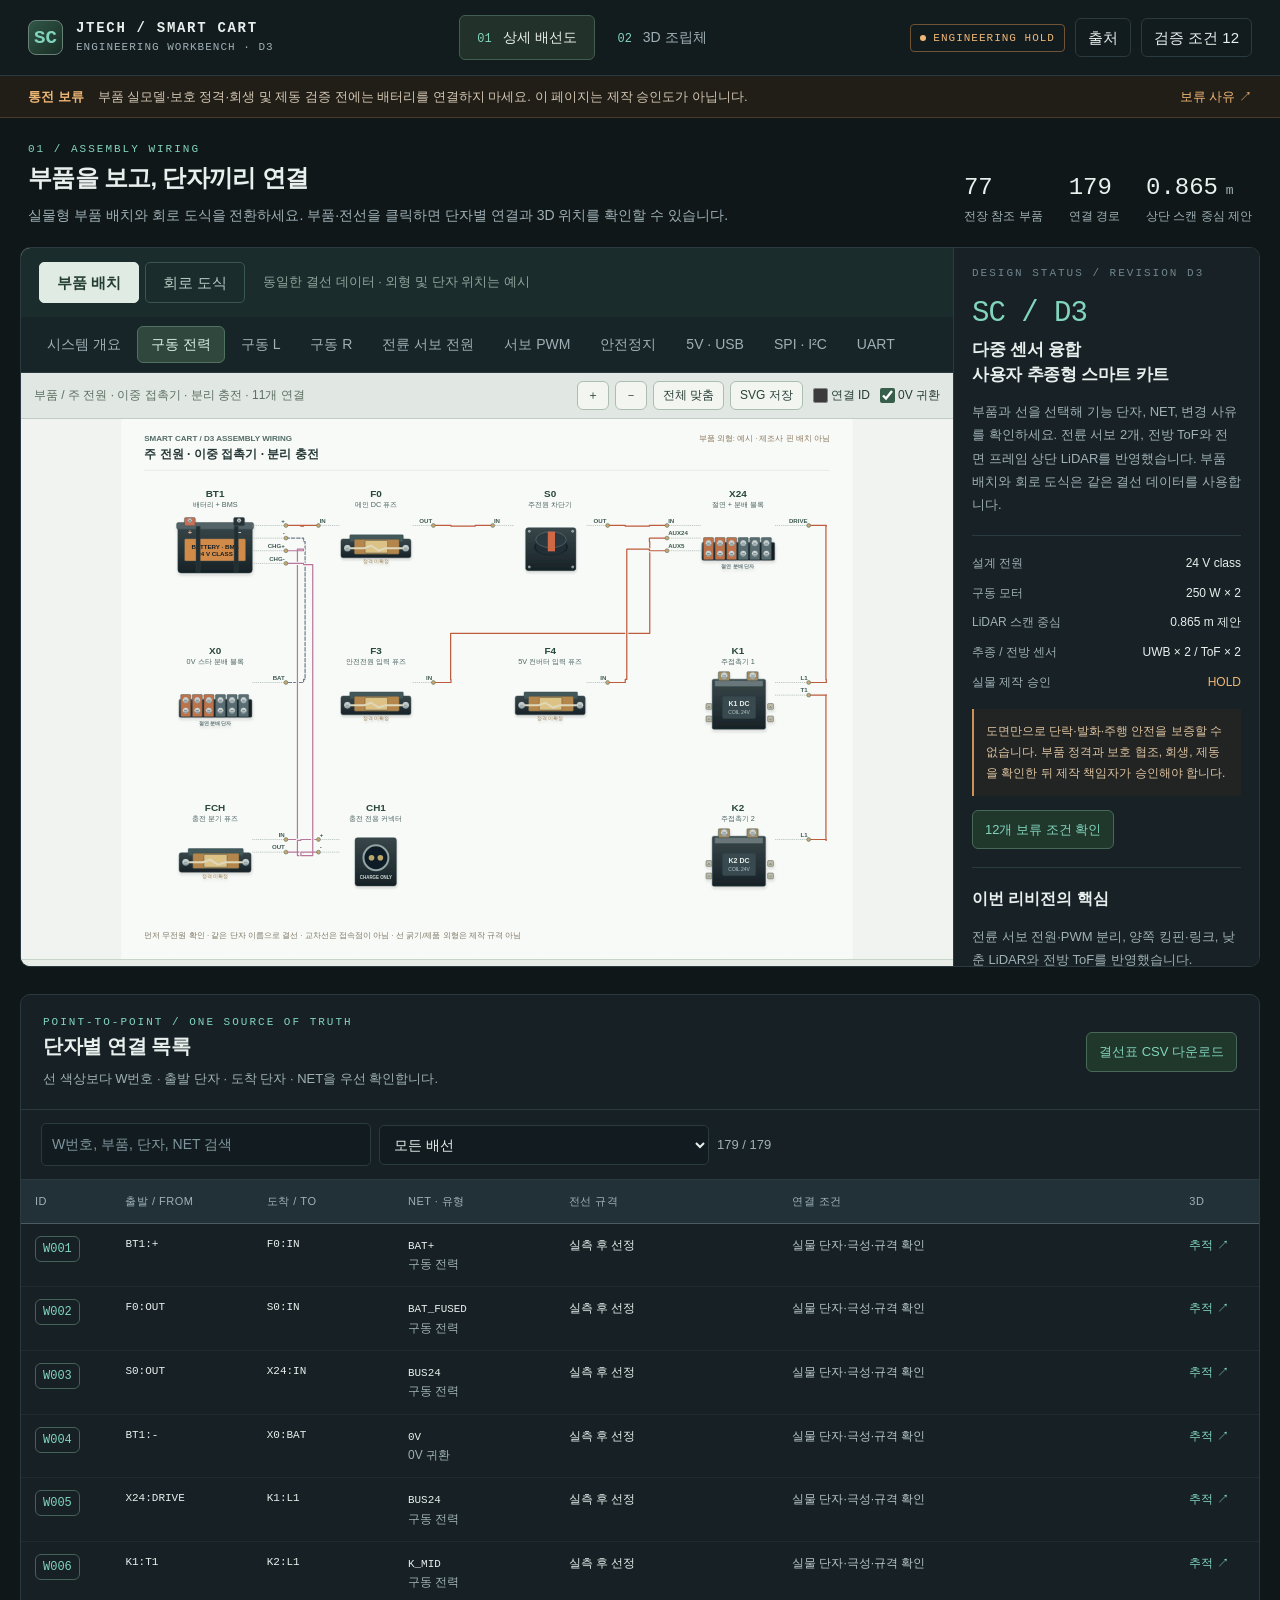
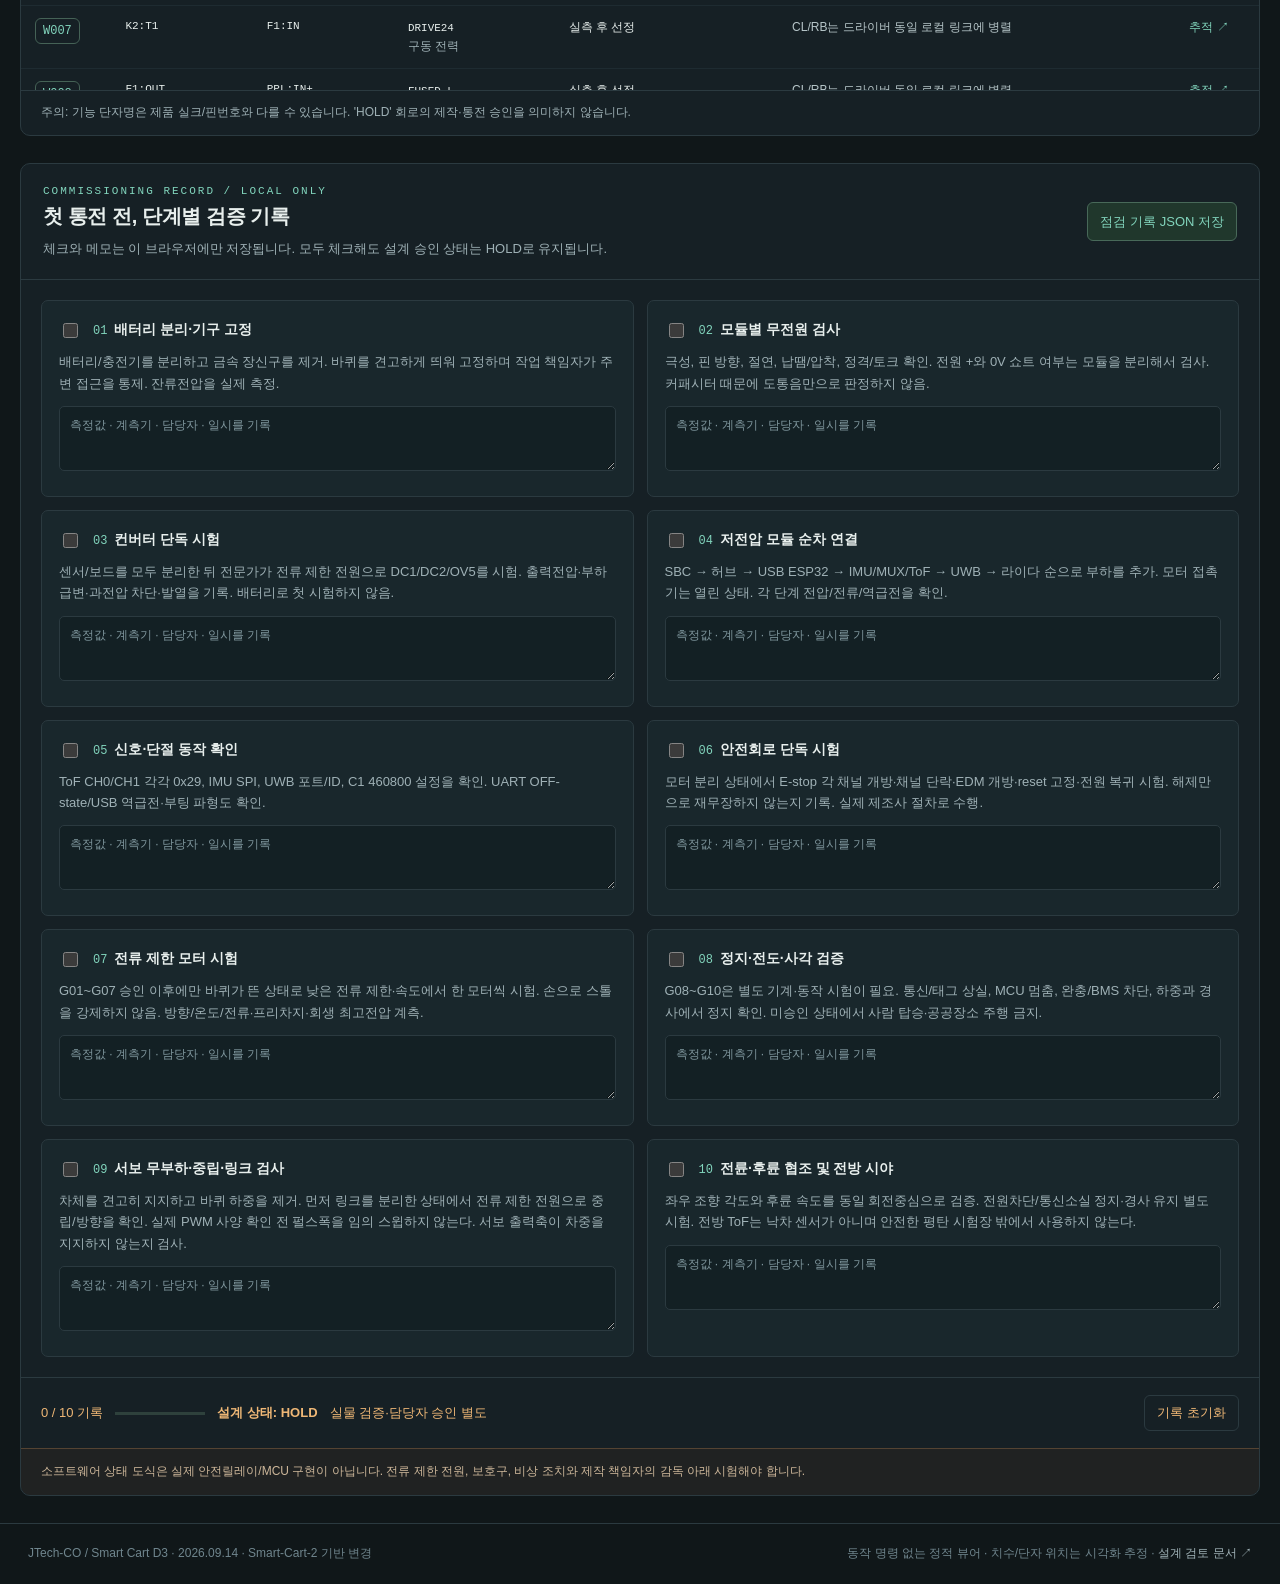
==== wiring.html @ 1b00b159 "Add files via upload" ====
<!doctype html><html lang="ko"><head><meta charset="utf-8"><meta name="viewport" content="width=device-width, initial-scale=1"><meta name="theme-color" content="#142025"><meta name="description" content="스마트 카트 D3: 전륜 서보·전방 ToF·프레임 상단 LiDAR의 부품형 결선도 및 회로 도식. 실측 제작 승인도 또는 안전 인증이 아닙니다."><title>상세 배선도 | Smart Cart D3</title><link rel="icon" href="./assets/favicon.svg" type="image/svg+xml"><link rel="stylesheet" href="./css/app.css"></head><body data-page="wiring">
<header class="topbar"><a class="brand" href="./index.html"><span class="brand-mark">SC</span><span class="brand-text">JTECH / SMART CART<small>ENGINEERING WORKBENCH · D3</small></span></a><nav class="main-nav" aria-label="페이지"><a href="./wiring.html" class="current" aria-current="page"><b>01</b> 상세 배선도</a><a href="./index.html" ><b>02</b> 3D 조립체</a></nav><div class="header-actions"><span class="status-tag"><i class="dot"></i> ENGINEERING HOLD</span><button class="sources-open">출처</button><button class="gates-open">검증 조건 12</button></div></header>
<div class="notice"><strong>통전 보류</strong><span>부품 실모델·보호 정격·회생 및 제동 검증 전에는 배터리를 연결하지 마세요. 이 페이지는 제작 승인도가 아닙니다.</span><a href="#" class="gates-open">보류 사유 ↗</a></div>
<section class="page-head"><div><div class="eyebrow">01 / ASSEMBLY WIRING</div><h1>부품을 보고, 단자끼리 연결</h1><p>실물형 부품 배치와 회로 도식을 전환하세요. 부품·전선을 클릭하면 단자별 연결과 3D 위치를 확인할 수 있습니다.</p></div><div class="head-stats"><div class="head-stat"><strong>77</strong><span>전장 참조 부품</span></div><div class="head-stat"><strong>179</strong><span>연결 경로</span></div><div class="head-stat"><strong>0.865<span style="font-size:13px"> m</span></strong><span>상단 스캔 중심 제안</span></div></div></section>
<main><section class="wiring-workspace"><div class="wiring-main"><div class="diagram-mode" role="group" aria-label="도면 표현"><button data-mode="physical" class="active">부품 배치</button><button data-mode="schematic">회로 도식</button><span>동일한 결선 데이터 · 외형 및 단자 위치는 예시</span></div><nav class="sheet-tabs" aria-label="회로 시트"><button data-sheet="overview" class="active">시스템 개요</button><button data-sheet="power">구동 전력</button><button data-sheet="driveL">구동 L</button><button data-sheet="driveR">구동 R</button><button data-sheet="steering">전륜 서보 전원</button><button data-sheet="pwm">서보 PWM</button><button data-sheet="safety">안전정지</button><button data-sheet="usb">5V · USB</button><button data-sheet="sensor">SPI · I²C</button><button data-sheet="signal">UART</button></nav><div class="sheet-tools"><span class="sheet-caption" id="sheet-caption">D3 · 부품 배치 / 실물 핀 순서 아님</span><button id="zoom-in" aria-label="배선도 확대">＋</button><button id="zoom-out" aria-label="배선도 축소">－</button><button id="zoom-fit">전체 맞춤</button><button id="svg-save">SVG 저장</button><label><input type="checkbox" id="wire-labels">연결 ID</label><label><input type="checkbox" id="returns-show" checked>0V 귀환</label></div><div class="drawing-wrap" id="drawing-wrap" tabindex="0" aria-label="배선도. 휠과 핀치로 확대, 드래그로 이동. 부품과 선을 선택할 수 있습니다."></div><div class="diagram-bottom"><span class="legend-item"><i class="legend-line" style="--c:#be5b3d"></i>구동 전력</span><span class="legend-item"><i class="legend-line" style="--c:#7c7130"></i>안전정지</span><span class="legend-item"><i class="legend-line" style="--c:#36866d"></i>저전압</span><span class="legend-item"><i class="legend-line" style="--c:#647fc5"></i>신호</span><span class="legend-item"><i class="legend-line" style="--c:#8c75b5"></i>USB</span><span class="legend-item"><i class="legend-line" style="--c:#6f7d8a"></i>0V</span><span class="right">교차점은 접속 아님 · 포트 접점만 연결</span></div></div><aside class="inspector" id="inspector" aria-live="polite"></aside></section>
<section class="connection-section" id="connections"><header class="section-head"><div><div class="eyebrow">POINT-TO-POINT / ONE SOURCE OF TRUTH</div><h2>단자별 연결 목록</h2><p>선 색상보다 W번호 · 출발 단자 · 도착 단자 · NET을 우선 확인합니다.</p></div><a href="./data/point-to-point.csv" class="button" download>결선표 CSV 다운로드</a></header><div class="section-controls"><input class="input" id="wire-search" type="search" placeholder="W번호, 부품, 단자, NET 검색" aria-label="연결 검색"><select class="input" id="wire-filter" aria-label="연결 유형"><option value="all">모든 배선</option value="power">구동 전력</option><option value="steerpower">12V 조향 전력</option><option value="return">0V 귀환</option><option value="motor">모터 출력</option><option value="safety">안전정지</option><option value="logic">저전압 전원</option><option value="signal">신호</option><option value="usb">USB</option><option value="charge">충전</option></select><span class="small muted" id="wire-count">179 / 179</span></div><div class="table-scroll"><table class="connection-table"><thead><tr><th>ID</th><th>출발 / FROM</th><th>도착 / TO</th><th>NET · 유형</th><th>전선 규격</th><th>연결 조건</th><th>3D</th></tr></thead><tbody id="wire-table"></tbody></table></div><div class="table-summary">주의: 기능 단자명은 제품 실크/핀번호와 다를 수 있습니다. 'HOLD' 회로의 제작·통전 승인을 의미하지 않습니다.</div></section>
<section class="commission-section" id="commission"><header class="section-head"><div><div class="eyebrow">COMMISSIONING RECORD / LOCAL ONLY</div><h2>첫 통전 전, 단계별 검증 기록</h2><p>체크와 메모는 이 브라우저에만 저장됩니다. 모두 체크해도 설계 승인 상태는 HOLD로 유지됩니다.</p></div><button class="button" id="export-checks">점검 기록 JSON 저장</button></header><div class="check-grid" id="checks"></div><div class="check-foot"><span id="check-progress">0 / 10 기록</span><span class="progress"><i id="check-progress-bar" style="width:0%"></i></span><strong>설계 상태: HOLD</strong><span>실물 검증·담당자 승인 별도</span><button id="reset-checks">기록 초기화</button></div><div class="banner-inline">소프트웨어 상태 도식은 실제 안전릴레이/MCU 구현이 아닙니다. 전류 제한 전원, 보호구, 비상 조치와 제작 책임자의 감독 아래 시험해야 합니다.</div></section></main>

<footer class="footer"><span>JTech-CO / Smart Cart D3 · 2026.09.14 · Smart-Cart-2 기반 변경</span><span>동작 명령 없는 정적 뷰어 · 치수/단자 위치는 시각화 추정 · <a href="./docs/SAFETY-REVIEW-KR.md">설계 검토 문서 ↗</a></span></footer><div id="toast" class="toast hidden" role="status"></div><div id="modal-root"></div>
<script src="./js/design-data.js" defer></script><script src="./js/common.js" defer></script><script src="./js/schematic.js" defer></script><script src="./js/pictorial.js" defer></script><script src="./js/wiring-app.js" defer></script></body></html>
---- css/app.css ----
:root{color-scheme:dark;--bg:#101719;--panel:#172024;--panel2:#1b272c;--border:#2b3a40;--text:#e8efed;--muted:#9fb1b6;--soft:#70868e;--accent:#82d5bd;--amber:#efb776;--red:#f09086;--blue:#a4bce9;--radius:10px;--mono:ui-monospace,SFMono-Regular,Consolas,monospace}
*{box-sizing:border-box}html{scroll-behavior:smooth}body{margin:0;font:15px/1.65 -apple-system,BlinkMacSystemFont,"Segoe UI","Noto Sans KR","Malgun Gothic",sans-serif;background:var(--bg);color:var(--text)}button,input,select,textarea{font:inherit}button,a,select,input{ -webkit-tap-highlight-color:transparent}button,a{touch-action:manipulation}button{cursor:pointer;color:inherit;background:transparent;border:1px solid var(--border);border-radius:6px;padding:8px 12px;line-height:1.4;transition:background .15s,border-color .15s}button:hover,a.button:hover{background:#26383e;border-color:#52666e}button:focus-visible,a:focus-visible,input:focus-visible,select:focus-visible{outline:2px solid var(--accent);outline-offset:3px}button:disabled{opacity:.4;cursor:not-allowed}button.active,button[aria-pressed=true]{background:#234239;border-color:#5b9c88;color:#c6f4e4}a{color:var(--accent);text-decoration:none}a:hover{text-decoration:underline}h1,h2,h3,p{margin:0}h1{font-size:24px;font-weight:650;letter-spacing:-.7px}h2{font-size:20px;font-weight:600;letter-spacing:-.4px}h3{font-size:16px;font-weight:600}small{font-size:13px}code,.mono{font-family:var(--mono);font-size:.91em}.muted{color:var(--muted)}.eyebrow{font:11px/1.4 var(--mono);letter-spacing:2px;color:var(--accent);text-transform:uppercase}.small{font-size:13px}.topbar{height:76px;display:flex;align-items:center;justify-content:space-between;padding:0 28px;border-bottom:1px solid var(--border);gap:20px;background:#121b1e}.brand{display:flex;align-items:center;gap:13px;color:var(--text);flex-shrink:0}.brand:hover{text-decoration:none}.brand-mark{width:35px;height:35px;border:1px solid #698277;border-radius:8px;display:grid;place-items:center;color:var(--accent);font:700 19px var(--mono);background:linear-gradient(135deg,#305747,#1a2d26)}.brand-text{font:600 14px/1.4 var(--mono);letter-spacing:1.7px}.brand small{display:block;font:11px/1.5 var(--mono);letter-spacing:1px;color:var(--muted)}.main-nav{display:flex;gap:5px;align-items:center}.main-nav a{padding:10px 17px;border-radius:6px;font-size:14px;color:var(--muted);border:1px solid transparent;white-space:nowrap}.main-nav a.current{color:var(--text);background:#223129;border-color:#425e50}.main-nav b{font:12px var(--mono);color:var(--accent);margin-right:7px}.header-actions{display:flex;align-items:center;gap:10px}.status-tag{display:inline-flex;align-items:center;gap:7px;font:11px var(--mono);letter-spacing:1px;color:var(--amber);border:1px solid #6e5335;border-radius:4px;padding:7px 9px;white-space:nowrap}.dot{width:6px;height:6px;background:currentColor;border-radius:50%;display:inline-block}.notice{padding:10px 28px;display:flex;gap:14px;align-items:center;border-bottom:1px solid #473b2c;background:#211e18;color:#d3c6b2;font-size:13px}.notice strong{color:var(--amber);white-space:nowrap;font-weight:600}.notice a{margin-left:auto;color:var(--amber);white-space:nowrap}.page-head{padding:24px 28px 19px;display:flex;align-items:flex-end;gap:20px;justify-content:space-between}.page-head p{font-size:14px;margin-top:7px;color:var(--muted)}.head-stats{display:flex;gap:26px}.head-stat strong{font:500 24px var(--mono);display:block;color:var(--text);line-height:1.2}.head-stat span{font-size:12px;color:var(--muted)}.workspace{display:grid;grid-template-columns:223px minmax(0,1fr) 295px;gap:0;margin:0 20px;border:1px solid var(--border);border-radius:var(--radius);overflow:hidden;min-height:645px;height:calc(100vh - 257px);max-height:940px;background:var(--panel)}.sidebar{overflow:auto;padding:17px 13px;border-right:1px solid var(--border)}.side-title{display:flex;align-items:center;justify-content:space-between;padding:0 4px 13px}.side-title span{font:11px var(--mono);color:var(--muted)}.input{width:100%;background:#121c20;color:var(--text);border:1px solid var(--border);border-radius:5px;padding:9px 10px;min-height:40px;font-size:14px}.input::placeholder{color:#7f969d}.search-wrap{padding-bottom:13px}.side-group{margin-top:9px}.group-title{font-size:12px;color:var(--soft);padding:9px 7px 4px;font-weight:500;letter-spacing:.5px}.component-btn{display:flex;align-items:center;gap:9px;width:100%;text-align:left;padding:8px 7px;border:1px solid transparent;font-size:13px;line-height:1.3;margin:2px 0}.component-btn .ref{font:11px var(--mono);color:var(--accent);min-width:41px}.component-btn.active{background:#263b36;border-color:#365549}.component-btn span:last-child{overflow:hidden;text-overflow:ellipsis;white-space:nowrap}.view-studio{display:flex;min-width:0;flex-direction:column;position:relative;background:#35414a}.view-toolbar{display:flex;gap:5px;align-items:center;flex-wrap:wrap;padding:10px 12px;border-bottom:1px solid #435159;background:#202d32;z-index:4}.view-toolbar button{font-size:12px;padding:7px 10px;border-color:#45545a}.view-toolbar .spacer{flex:1}.canvas-wrap{position:relative;flex:1;min-height:380px;overflow:hidden;background:#35404a}.canvas-wrap canvas{display:block;width:100%;height:100%;position:absolute;inset:0;touch-action:none}.stage-label{position:absolute;left:19px;top:18px;pointer-events:none;z-index:2;color:#d3e3e8}.stage-label .eyebrow{font-size:10px;color:#bfdbd1}.stage-label h3{font-size:14px;margin-top:3px;font-weight:500}.stage-label small{font-size:11px;color:#b1c1c7;display:block;margin-top:4px}.stage-corner{position:absolute;right:18px;top:18px;font:11px var(--mono);color:#d3e4df;border-top:1px solid #738b87;padding-top:6px}.stage-bottom{position:absolute;bottom:15px;left:18px;right:18px;display:flex;justify-content:space-between;gap:10px;align-items:flex-end;z-index:2;pointer-events:none}.stage-bottom span{font-size:11px;color:#c4d2d6;background:#223039af;border:1px solid #5a6b7440;padding:6px 9px;border-radius:4px;backdrop-filter:blur(5px)}.labels{position:absolute;inset:0;pointer-events:none;z-index:3}.model-label{position:absolute;transform:translate(-50%,-100%);white-space:nowrap;font:11px/1.4 var(--mono);padding:5px 7px;background:#14252ddc;border:1px solid #68878578;border-radius:4px;color:#d6eee6;pointer-events:auto;box-shadow:0 4px 10px #0002}.model-label:after{content:"";position:absolute;width:1px;height:9px;background:#84bda4;left:50%;top:100%}.viewport-foot{display:flex;gap:14px;align-items:center;flex-wrap:wrap;padding:10px 14px;font-size:12px;background:#202d32;border-top:1px solid #435159}.toggle{display:inline-flex;gap:6px;align-items:center;cursor:pointer;white-space:nowrap;color:var(--muted)}input[type=checkbox]{accent-color:var(--accent);width:15px;height:15px;vertical-align:middle}.inspector{padding:18px 18px 22px;border-left:1px solid var(--border);overflow:auto;background:#172126}.inspector .eyebrow{color:var(--soft);margin-bottom:16px}.inspector .inspector-ref{font:500 29px var(--mono);letter-spacing:-1px;color:var(--accent);margin-bottom:7px}.inspector h2{font-size:17px;line-height:1.5;letter-spacing:-.3px}.inspector p{font-size:13px;line-height:1.8;color:var(--muted);margin-top:12px;overflow-wrap:anywhere}.inspector .subtitle{color:var(--text);font-size:13px;margin-top:7px}.divider{height:1px;background:var(--border);margin:18px 0}.info-pair{display:flex;align-items:baseline;gap:10px;justify-content:space-between;font-size:12px;margin:10px 0}.info-pair span{color:var(--muted)}.info-pair strong{font-weight:500;text-align:right}.warning-box{padding:12px;border-left:2px solid #cb9356;background:#31292066;color:#dec3a0;font-size:12px;line-height:1.75;margin-top:16px}.port-list{margin:12px 0}.port-row{padding:7px 0;border-bottom:1px solid #2c3d4266;display:flex;justify-content:space-between;gap:8px;align-items:flex-start;font:11px/1.5 var(--mono);overflow-wrap:anywhere}.port-row span:first-child{max-width:60%;color:#d2dedf}.port-row span:last-child{color:var(--accent);text-align:right}.related{display:flex;gap:4px;flex-wrap:wrap;margin-top:10px}.chip{font:11px var(--mono);padding:6px 7px;display:inline-flex;border:1px solid #3b4c54;border-radius:4px;color:var(--muted)}.button{display:inline-block;border:1px solid #486959;border-radius:6px;padding:9px 12px;text-align:center;font-size:13px;color:var(--accent);background:#20372c;line-height:1.5}.button:hover{text-decoration:none}.inspector .button{display:block;margin-top:14px}.under-grid{display:grid;grid-template-columns:1.1fr 1fr 1fr;gap:14px;margin:18px 20px 26px}.under-card{padding:17px 20px;border:1px solid var(--border);border-radius:8px;background:#152024}.under-card .num{font:11px var(--mono);color:var(--accent);margin-bottom:8px}.under-card h3{font-size:14px;margin-bottom:7px}.under-card p{font-size:13px;color:var(--muted)}.under-card a{font-size:13px;display:inline-block;margin-top:8px}.footer{display:flex;justify-content:space-between;gap:20px;flex-wrap:wrap;border-top:1px solid var(--border);padding:20px 28px;font-size:12px;color:var(--soft)}.footer a{color:var(--muted)}.error-view{padding:45px 28px;position:absolute;inset:0;z-index:10;background:#1c2b32}.error-view h2{margin:20px 0}.error-view p{max-width:580px;color:var(--muted);margin:12px 0}.error-view img{width:100%;max-width:640px;border-radius:8px}.hidden,[hidden]{display:none!important}.loading{position:absolute;inset:0;z-index:7;display:grid;place-content:center;background:#25333be8;color:var(--accent);text-align:center}.loading small{display:block;margin-top:9px;color:var(--muted)}.toast{position:fixed;bottom:25px;left:50%;transform:translateX(-50%);padding:11px 18px;border:1px solid #5f8274;border-radius:6px;z-index:1000;background:#253b32;box-shadow:0 10px 35px #0008;font-size:14px;max-width:90vw}.modal-backdrop{position:fixed;inset:0;background:#0009;z-index:200;display:grid;place-items:center;padding:22px;backdrop-filter:blur(5px)}.modal{max-width:850px;max-height:86vh;width:100%;overflow:auto;background:#182429;border:1px solid #42555d;border-radius:10px;padding:25px}.modal-head{display:flex;justify-content:space-between;align-items:center;gap:20px;position:sticky;top:-25px;background:#182429;padding:12px 0;z-index:3}.modal-head button{font-size:20px;padding:3px 11px}.modal>p{margin:8px 0 20px;font-size:14px;color:var(--muted)}.gate{border:1px solid #584833;border-radius:7px;padding:16px;margin:12px 0;background:#322b2140}.gate .gate-id{font:11px var(--mono);color:var(--amber)}.gate h3{margin:6px 0 8px}.gate p{font-size:13px;line-height:1.75;color:#bcb9ad}.gate .required{border-top:1px solid #4e4537;margin-top:10px;padding-top:10px;color:#e0c5a1}.source{padding:14px 0;border-bottom:1px solid var(--border);font-size:13px;overflow-wrap:anywhere}.source code{color:var(--muted);margin-right:9px}.source a{color:var(--text)}.source small{display:block;margin-top:5px;color:var(--muted)}
/* Wiring workbench */
.wiring-workspace{display:grid;grid-template-columns:minmax(0,1fr) 306px;margin:0 20px;border:1px solid var(--border);border-radius:10px;overflow:hidden;height:720px}.wiring-main{min-width:0;display:flex;flex-direction:column;background:#eff2ed}.sheet-tabs{display:flex;gap:2px;padding:9px 12px;background:#172428;overflow-x:auto;flex-shrink:0;border-bottom:1px solid var(--border)}.sheet-tabs button{font-size:13px;white-space:nowrap;border-color:transparent;padding:8px 13px;color:var(--muted)}.sheet-tabs button.active{background:#30473d;color:#d8f0e5;border-color:#507261}.sheet-tools{display:flex;align-items:center;gap:6px;padding:8px 13px;background:#e1e7e2;border-bottom:1px solid #c0cdc4;color:#283f36;flex-wrap:wrap}.sheet-tools button{padding:5px 9px;font-size:12px;border-color:#acbeb2;color:#294038;background:#f3f5f1}.sheet-tools button:hover{background:#ccdbcf}.sheet-tools .sheet-caption{margin-right:auto;color:#5c7063;font-size:12px}.sheet-tools input{accent-color:#375e4b}.sheet-tools label{font-size:12px}.drawing-wrap{flex:1;min-height:340px;position:relative;overflow:hidden;touch-action:none;background:#f0f3ef;cursor:grab}.drawing-wrap.dragging{cursor:grabbing}.drawing-wrap svg{display:block;width:100%;height:100%;user-select:none}.drawing-wrap .wire{cursor:pointer}.drawing-wrap .wire-hit{stroke:transparent;stroke-width:20;fill:none;pointer-events:stroke}.drawing-wrap .wire-line{fill:none;stroke-width:3.2;stroke-linejoin:round;stroke-linecap:round;pointer-events:none}.drawing-wrap .wire.selected .wire-line{stroke-width:7;filter:drop-shadow(0 0 4px #52a184)}.drawing-wrap .node{cursor:pointer}.drawing-wrap .node:hover .node-body{stroke:#639580;stroke-width:3}.drawing-wrap .node.selected .node-body{stroke:#298263;stroke-width:4}.diagram-bottom{display:flex;gap:15px;align-items:center;flex-wrap:wrap;padding:9px 14px;color:#4e6457;border-top:1px solid #c7d4ca;font-size:11px;background:#e8eee7}.legend-item{display:flex;align-items:center;gap:5px;white-space:nowrap}.legend-line{width:19px;height:3px;border-radius:2px;background:var(--c)}.diagram-bottom .right{margin-left:auto}.connection-section,.commission-section{margin:27px 20px;border:1px solid var(--border);border-radius:10px;overflow:hidden;background:#162025}.section-head{display:flex;align-items:center;justify-content:space-between;padding:20px 22px;border-bottom:1px solid var(--border);gap:15px}.section-head p{font-size:13px;color:var(--muted);margin-top:5px}.section-controls{display:flex;gap:8px;align-items:center;padding:13px 20px;border-bottom:1px solid var(--border);flex-wrap:wrap}.section-controls .input{max-width:330px}.section-controls select{max-width:155px}.table-scroll{overflow:auto;max-height:510px}.connection-table{border-collapse:collapse;width:100%;text-align:left;font-size:12px;min-width:1000px}.connection-table th{position:sticky;top:0;background:#223138;z-index:1;color:var(--muted);font-size:11px;font-weight:500;letter-spacing:.5px;padding:12px 14px;border-bottom:1px solid #4a5b63}.connection-table td{padding:12px 14px;border-bottom:1px solid #2d3f455c;vertical-align:top;line-height:1.6}.connection-table tr:hover td{background:#233630}.connection-table td:nth-child(2),.connection-table td:nth-child(3){font-family:var(--mono);font-size:11px;white-space:nowrap}.connection-table .note{max-width:320px;min-width:170px;color:#b7c6c9}.connection-table button{font:12px var(--mono);padding:5px 7px;color:var(--accent);border-color:#456256}.table-summary{font-size:12px;color:var(--muted);padding:12px 20px;border-top:1px solid var(--border)}.check-grid{display:grid;grid-template-columns:1fr 1fr;gap:13px;padding:20px}.check-card{padding:17px;border:1px solid var(--border);border-radius:7px;background:#19272c}.check-card label{display:flex;gap:12px;align-items:flex-start;font-size:14px;font-weight:600}.check-card label input{margin-top:5px;flex-shrink:0}.check-card .step{font:12px var(--mono);color:var(--accent);margin-right:7px}.check-card p{font-size:13px;color:var(--muted);margin:10px 0 12px}.check-card textarea{resize:vertical;min-height:65px;background:#132024;font-size:12px}.check-foot{padding:17px 20px;border-top:1px solid var(--border);display:flex;gap:12px;align-items:center;flex-wrap:wrap;font-size:13px;color:var(--amber)}.check-foot button{margin-left:auto}.progress{height:3px;background:#2e413c;flex:0 0 90px}.progress>i{display:block;height:100%;background:var(--accent)}.banner-inline{padding:13px 20px;color:#cdb79a;background:#31271e66;border-top:1px solid #544332;font-size:12px}.state-grid{display:flex;gap:8px;flex-wrap:wrap;margin-top:14px}.state-grid button{font-size:12px}.state-description{min-height:70px;border-left:2px solid var(--accent);padding-left:12px}.subtle-link{font-size:12px;color:var(--muted)}.no-result{padding:20px;color:var(--muted);font-size:13px}.mobile-tools{display:none}.error-small{padding:10px;color:#f4bcb6}
@media(min-width:1750px){.workspace{grid-template-columns:240px minmax(0,1fr) 324px}.inspector{padding:22px}.wiring-workspace{height:790px;grid-template-columns:minmax(0,1fr) 326px}.page-head{padding-top:28px}.canvas-wrap{min-height:520px}}
@media(max-width:1190px){.workspace{grid-template-columns:180px minmax(0,1fr) 250px;margin:0 12px}.sidebar{padding:15px 8px}.inspector{padding:16px 13px}.page-head{padding:20px}.page-head p{max-width:620px}.topbar{padding:0 20px}.header-actions .status-tag{display:none}.head-stats{gap:17px}.head-stat strong{font-size:21px}.wiring-workspace{margin:0 12px;grid-template-columns:minmax(0,1fr) 260px;height:665px}.under-grid{margin:15px 12px 24px;gap:10px}.under-card{padding:15px}.model-label{font-size:10px}.notice{padding:10px 20px}.view-toolbar{gap:3px;padding:8px}.view-toolbar button{padding:6px 8px}}
@media(max-width:950px){.workspace{grid-template-columns:180px minmax(0,1fr);height:665px;max-height:none;min-height:0}.inspector{border-left:0;border-top:1px solid var(--border)}.workspace>.inspector{grid-column:1/-1;max-height:310px;display:none}.workspace.show-inspector{height:auto}.workspace.show-inspector>.inspector{display:block}.workspace.show-inspector .view-studio{min-height:620px}.wiring-workspace{grid-template-columns:1fr;height:auto}.wiring-workspace .wiring-main{height:650px}.wiring-workspace>.inspector{max-height:380px}.head-stats{display:none}.mobile-tools{display:inline-block}.main-nav a{padding:8px 12px}.header-actions button{font-size:12px}.header-actions .sources-open{display:none}.under-grid{grid-template-columns:1fr 1fr}.under-grid .under-card:last-child{grid-column:1/-1}.brand-text{font-size:12px}.brand small{font-size:10px}.check-grid{padding:15px}.notice{font-size:12px}.notice strong{display:none}.notice a{font-size:11px}}
@media(max-width:640px){body{font-size:14px}.topbar{height:106px;display:grid;grid-template-columns:1fr auto;gap:0;padding:10px 14px 0;align-items:center}.brand{gap:9px}.brand-mark{width:29px;height:29px;font-size:16px}.brand-text{font-size:12px;letter-spacing:1px}.brand small{font-size:9px}.main-nav{grid-column:1/-1;grid-row:2;justify-content:center;gap:6px;align-self:end}.main-nav a{padding:9px 15px;font-size:13px;border-radius:5px 5px 0 0}.header-actions{grid-column:2;grid-row:1}.header-actions button{font-size:11px;padding:6px 9px}.notice{padding:9px 14px;font-size:11px;gap:6px;align-items:flex-start}.notice a{font-size:10px;align-self:center}.page-head{padding:18px 15px 15px;display:block}.page-head .eyebrow{font-size:10px}h1{font-size:23px}.page-head p{font-size:12px;line-height:1.7;margin-top:6px}.workspace{display:flex;flex-direction:column;margin:0 10px;height:auto;min-height:0;max-height:none}.workspace>.sidebar{max-height:185px;border-right:0;border-bottom:1px solid var(--border);padding:10px;order:2;display:none}.workspace.show-parts>.sidebar{display:block}.side-title{display:none}.search-wrap{padding:0 0 6px}.side-group{display:contents}.group-title{display:none}.component-btn{display:inline-flex;width:auto;max-width:48%;margin:2px;font-size:11px;padding:7px 6px;background:#203036}.component-btn .ref{min-width:27px;font-size:10px}.view-studio{order:1;min-height:530px}.view-toolbar{gap:4px;padding:9px 8px}.view-toolbar button{font-size:11px;padding:6px 8px}.view-toolbar .spacer{display:none}.canvas-wrap{min-height:400px}.viewport-foot{gap:12px;font-size:11px;padding:9px 10px}.viewport-foot .toggle{gap:3px}.viewport-foot input{width:13px;height:13px}.stage-label{top:13px;left:12px}.stage-label h3{font-size:12px}.stage-label small{font-size:10px;max-width:220px}.stage-corner{right:12px;top:14px;font-size:9px}.stage-bottom{left:10px;right:10px;bottom:10px}.stage-bottom span{font-size:9px;padding:5px 6px}.stage-bottom span:first-child{max-width:210px}.model-label{font-size:9px;padding:4px 5px}.workspace>.inspector,.workspace.show-inspector>.inspector{display:block;order:3;max-height:450px;padding:18px}.workspace.show-inspector .view-studio{min-height:530px}.inspector .eyebrow{margin-bottom:12px}.under-grid{grid-template-columns:1fr;margin:15px 10px 20px;gap:9px}.under-grid .under-card:last-child{grid-column:auto}.under-card{padding:16px}.under-card p{font-size:12px}.under-card h3{font-size:14px}.wiring-workspace{margin:0 10px}.wiring-workspace .wiring-main{height:550px}.sheet-tabs{padding:8px;gap:1px}.sheet-tabs button{font-size:12px;padding:7px 10px}.sheet-tools{padding:7px 9px;gap:4px}.sheet-tools .sheet-caption{flex-basis:100%;font-size:11px}.sheet-tools button{font-size:11px;padding:5px 8px}.sheet-tools label{font-size:10px}.diagram-bottom{gap:9px;font-size:10px;padding:8px 10px}.diagram-bottom .right{display:none}.connection-section,.commission-section{margin:19px 10px}.section-head{padding:16px;display:block}.section-head h2{font-size:18px}.section-head p{font-size:12px}.section-head .button{margin-top:10px;font-size:12px}.section-controls{padding:11px;gap:6px}.section-controls .input{max-width:none}.section-controls select{max-width:145px}.check-grid{grid-template-columns:1fr;padding:11px;gap:10px}.check-card{padding:14px}.check-card label{font-size:13px}.check-card p{font-size:12px}.check-foot{padding:14px;font-size:12px}.check-foot button{margin-left:0}.banner-inline{font-size:11px;padding:12px}.footer{padding:18px;font-size:11px;gap:12px}.modal-backdrop{padding:10px}.modal{padding:16px;max-height:92vh}.modal-head{top:-16px}.modal-head h2{font-size:18px}.gate{padding:13px}.modal>p{font-size:12px}.gate p{font-size:12px}.gate h3{font-size:14px}.port-row{font-size:11px}.info-pair{font-size:12px}}
@media(prefers-reduced-motion:reduce){html{scroll-behavior:auto}*{transition:none!important}}
@media print{.topbar,.notice,.sidebar,.inspector,.view-toolbar,.viewport-foot,.sheet-tabs,.sheet-tools,.footer,.section-controls,.check-foot,.header-actions,.under-grid{display:none!important}body{background:white;color:black}.page-head{padding:10px}.page-head p{color:#333}.wiring-workspace{border:none;height:auto;margin:0;display:block}.wiring-main{height:640px!important}.drawing-wrap svg{width:100%;height:100%}.connection-section,.commission-section{break-before:page;background:white;margin:0;border:0}.table-scroll{max-height:none;overflow:visible}.connection-table{font-size:8px;min-width:0}.connection-table th{position:static;background:#eee;color:#222}.connection-table td{color:black;padding:6px}.table-summary,.banner-inline{color:#333}.check-grid{display:block}.check-card{break-inside:avoid;background:white;color:black;margin:12px 0}.check-card p{color:#333}.check-card textarea{background:white;color:black}.workspace{height:620px;display:block}.canvas-wrap{height:570px}.view-studio{height:620px}}
/* Grid/flex min-content must not crop the fitted schematic or bottom legend. */
.wiring-main{min-height:0}.drawing-wrap{min-height:0}.drawing-wrap svg{position:absolute;inset:0}

@media(max-width:640px){.workspace>.inspector,.workspace.show-inspector>.inspector,.wiring-workspace>.inspector{max-height:none}.stage-label h3,.stage-label small{display:none}}
/* D3 physical diagram and additional steering sheets. */
.diagram-mode{display:flex;align-items:center;gap:6px;padding:14px 18px;border-bottom:1px solid var(--line);background:#1b2c2c}.diagram-mode button{padding:9px 17px;font-size:15px;border:1px solid #3b5751;border-radius:5px;background:transparent;color:#b8cac3;cursor:pointer}.diagram-mode button.active{background:#dfebe3;color:#253e34;border-color:#dfebe3;font-weight:650}.diagram-mode span{font-size:13px;color:#8fa59b;margin-left:12px}.pictorial-node:hover .selection-outline{stroke:#90a598;fill:#d9e9dd;fill-opacity:.10}.pictorial-node.selected .selection-outline{stroke:#b78e46;fill:#edcd8f;fill-opacity:.1}.drawing-wrap .pictorial-node:hover .part-shape{filter:url(#p-shadow)}.sheet-tabs{flex-wrap:wrap}.sheet-tools{flex-wrap:wrap}.sheet-caption{min-width:220px}.drawing-wrap{height: min(78vh,860px);min-height:540px}.wire.selected .wire-line{stroke-width:6!important}.sheet-tabs button{font-size:14px}
@media(max-width:760px){.diagram-mode{flex-wrap:wrap}.diagram-mode span{display:none}.drawing-wrap{height:65vh;min-height:440px}.sheet-tools .sheet-caption{flex-basis:100%;min-width:0}.sheet-tabs{flex-wrap:nowrap;overflow:auto}.sheet-tabs button{white-space:nowrap}.head-stats{gap:16px}.head-stat strong{font-size:27px}}
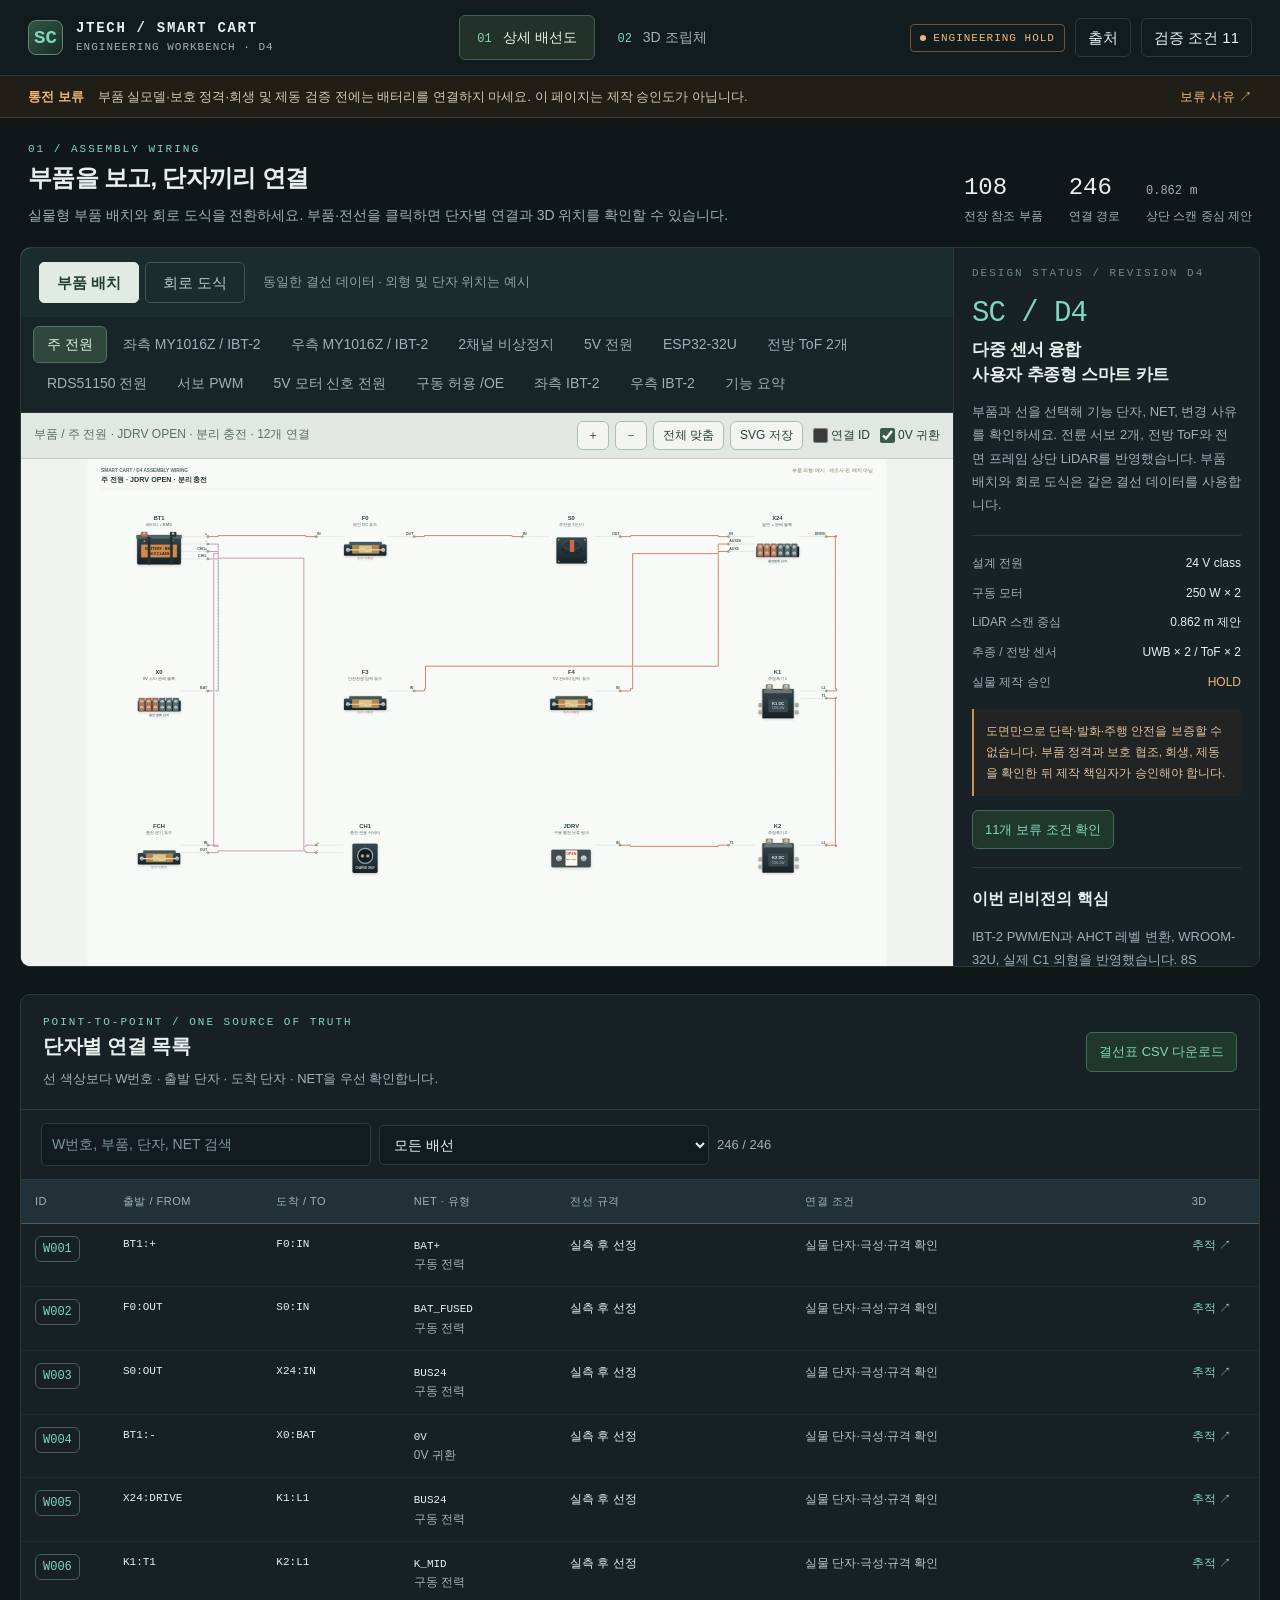
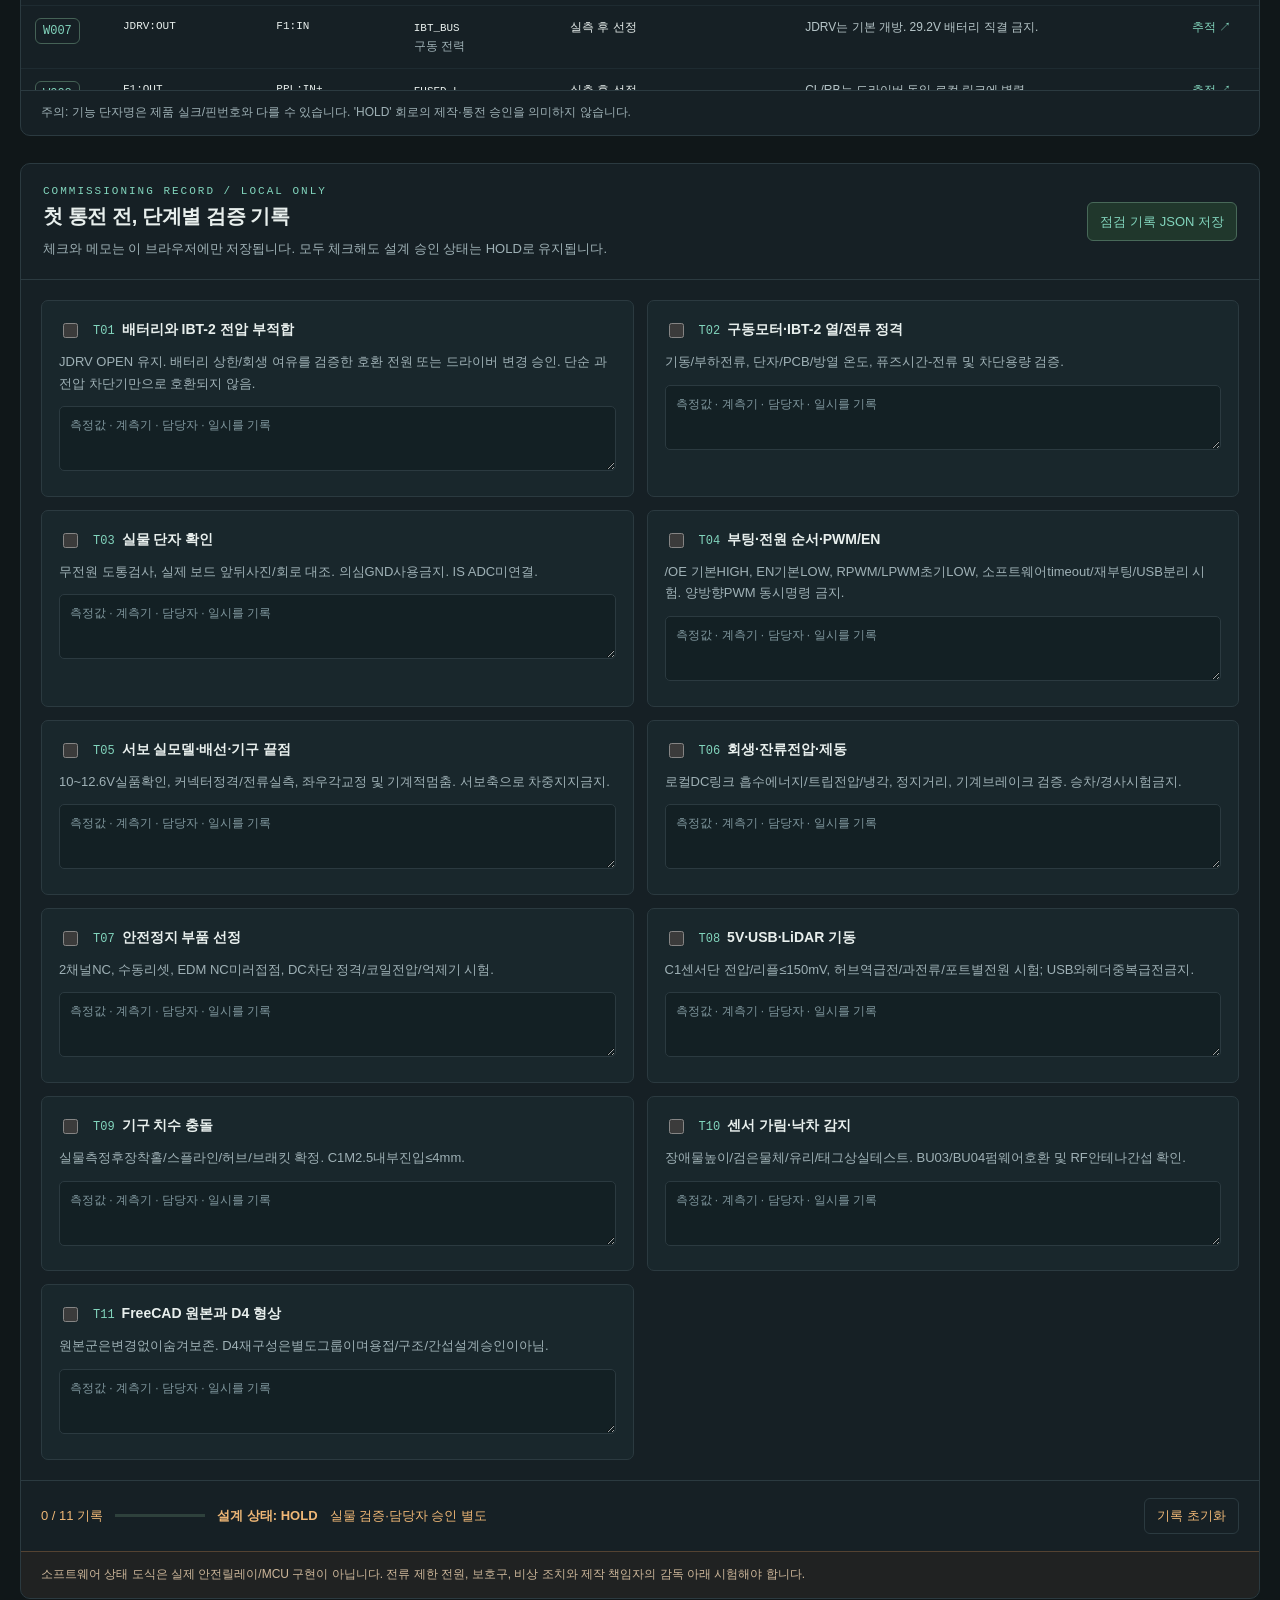
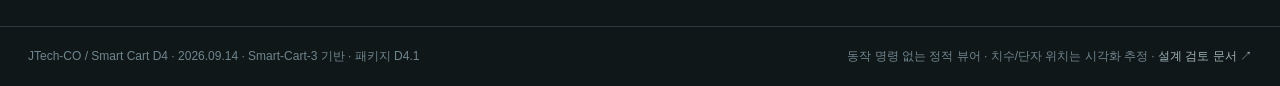
==== commit 65f18ba4: "Add files via upload" ====
--- a/wiring.html
+++ b/wiring.html
@@ -1,10 +1,10 @@
-<!doctype html><html lang="ko"><head><meta charset="utf-8"><meta name="viewport" content="width=device-width, initial-scale=1"><meta name="theme-color" content="#142025"><meta name="description" content="스마트 카트 D3: 전륜 서보·전방 ToF·프레임 상단 LiDAR의 부품형 결선도 및 회로 도식. 실측 제작 승인도 또는 안전 인증이 아닙니다."><title>상세 배선도 | Smart Cart D3</title><link rel="icon" href="./assets/favicon.svg" type="image/svg+xml"><link rel="stylesheet" href="./css/app.css"></head><body data-page="wiring">
-<header class="topbar"><a class="brand" href="./index.html"><span class="brand-mark">SC</span><span class="brand-text">JTECH / SMART CART<small>ENGINEERING WORKBENCH · D3</small></span></a><nav class="main-nav" aria-label="페이지"><a href="./wiring.html" class="current" aria-current="page"><b>01</b> 상세 배선도</a><a href="./index.html" ><b>02</b> 3D 조립체</a></nav><div class="header-actions"><span class="status-tag"><i class="dot"></i> ENGINEERING HOLD</span><button class="sources-open">출처</button><button class="gates-open">검증 조건 12</button></div></header>
+<!doctype html><html lang="ko"><head><meta charset="utf-8"><meta name="viewport" content="width=device-width, initial-scale=1"><meta name="theme-color" content="#142025"><meta name="description" content="스마트 카트 D4: 전륜 서보·전방 ToF·프레임 상단 LiDAR의 부품형 결선도 및 회로 도식. 실측 제작 승인도 또는 안전 인증이 아닙니다."><title>상세 배선도 | Smart Cart D4</title><link rel="icon" href="./assets/favicon.svg" type="image/svg+xml"><link rel="stylesheet" href="./css/app.css"></head><body data-page="wiring">
+<header class="topbar"><a class="brand" href="./index.html"><span class="brand-mark">SC</span><span class="brand-text">JTECH / SMART CART<small>ENGINEERING WORKBENCH · D4</small></span></a><nav class="main-nav" aria-label="페이지"><a href="./wiring.html" class="current" aria-current="page"><b>01</b> 상세 배선도</a><a href="./index.html" ><b>02</b> 3D 조립체</a></nav><div class="header-actions"><span class="status-tag"><i class="dot"></i> ENGINEERING HOLD</span><button class="sources-open">출처</button><button class="gates-open">검증 조건 <span data-stat="gates">11</span></button></div></header>
 <div class="notice"><strong>통전 보류</strong><span>부품 실모델·보호 정격·회생 및 제동 검증 전에는 배터리를 연결하지 마세요. 이 페이지는 제작 승인도가 아닙니다.</span><a href="#" class="gates-open">보류 사유 ↗</a></div>
-<section class="page-head"><div><div class="eyebrow">01 / ASSEMBLY WIRING</div><h1>부품을 보고, 단자끼리 연결</h1><p>실물형 부품 배치와 회로 도식을 전환하세요. 부품·전선을 클릭하면 단자별 연결과 3D 위치를 확인할 수 있습니다.</p></div><div class="head-stats"><div class="head-stat"><strong>77</strong><span>전장 참조 부품</span></div><div class="head-stat"><strong>179</strong><span>연결 경로</span></div><div class="head-stat"><strong>0.865<span style="font-size:13px"> m</span></strong><span>상단 스캔 중심 제안</span></div></div></section>
-<main><section class="wiring-workspace"><div class="wiring-main"><div class="diagram-mode" role="group" aria-label="도면 표현"><button data-mode="physical" class="active">부품 배치</button><button data-mode="schematic">회로 도식</button><span>동일한 결선 데이터 · 외형 및 단자 위치는 예시</span></div><nav class="sheet-tabs" aria-label="회로 시트"><button data-sheet="overview" class="active">시스템 개요</button><button data-sheet="power">구동 전력</button><button data-sheet="driveL">구동 L</button><button data-sheet="driveR">구동 R</button><button data-sheet="steering">전륜 서보 전원</button><button data-sheet="pwm">서보 PWM</button><button data-sheet="safety">안전정지</button><button data-sheet="usb">5V · USB</button><button data-sheet="sensor">SPI · I²C</button><button data-sheet="signal">UART</button></nav><div class="sheet-tools"><span class="sheet-caption" id="sheet-caption">D3 · 부품 배치 / 실물 핀 순서 아님</span><button id="zoom-in" aria-label="배선도 확대">＋</button><button id="zoom-out" aria-label="배선도 축소">－</button><button id="zoom-fit">전체 맞춤</button><button id="svg-save">SVG 저장</button><label><input type="checkbox" id="wire-labels">연결 ID</label><label><input type="checkbox" id="returns-show" checked>0V 귀환</label></div><div class="drawing-wrap" id="drawing-wrap" tabindex="0" aria-label="배선도. 휠과 핀치로 확대, 드래그로 이동. 부품과 선을 선택할 수 있습니다."></div><div class="diagram-bottom"><span class="legend-item"><i class="legend-line" style="--c:#be5b3d"></i>구동 전력</span><span class="legend-item"><i class="legend-line" style="--c:#7c7130"></i>안전정지</span><span class="legend-item"><i class="legend-line" style="--c:#36866d"></i>저전압</span><span class="legend-item"><i class="legend-line" style="--c:#647fc5"></i>신호</span><span class="legend-item"><i class="legend-line" style="--c:#8c75b5"></i>USB</span><span class="legend-item"><i class="legend-line" style="--c:#6f7d8a"></i>0V</span><span class="right">교차점은 접속 아님 · 포트 접점만 연결</span></div></div><aside class="inspector" id="inspector" aria-live="polite"></aside></section>
-<section class="connection-section" id="connections"><header class="section-head"><div><div class="eyebrow">POINT-TO-POINT / ONE SOURCE OF TRUTH</div><h2>단자별 연결 목록</h2><p>선 색상보다 W번호 · 출발 단자 · 도착 단자 · NET을 우선 확인합니다.</p></div><a href="./data/point-to-point.csv" class="button" download>결선표 CSV 다운로드</a></header><div class="section-controls"><input class="input" id="wire-search" type="search" placeholder="W번호, 부품, 단자, NET 검색" aria-label="연결 검색"><select class="input" id="wire-filter" aria-label="연결 유형"><option value="all">모든 배선</option value="power">구동 전력</option><option value="steerpower">12V 조향 전력</option><option value="return">0V 귀환</option><option value="motor">모터 출력</option><option value="safety">안전정지</option><option value="logic">저전압 전원</option><option value="signal">신호</option><option value="usb">USB</option><option value="charge">충전</option></select><span class="small muted" id="wire-count">179 / 179</span></div><div class="table-scroll"><table class="connection-table"><thead><tr><th>ID</th><th>출발 / FROM</th><th>도착 / TO</th><th>NET · 유형</th><th>전선 규격</th><th>연결 조건</th><th>3D</th></tr></thead><tbody id="wire-table"></tbody></table></div><div class="table-summary">주의: 기능 단자명은 제품 실크/핀번호와 다를 수 있습니다. 'HOLD' 회로의 제작·통전 승인을 의미하지 않습니다.</div></section>
-<section class="commission-section" id="commission"><header class="section-head"><div><div class="eyebrow">COMMISSIONING RECORD / LOCAL ONLY</div><h2>첫 통전 전, 단계별 검증 기록</h2><p>체크와 메모는 이 브라우저에만 저장됩니다. 모두 체크해도 설계 승인 상태는 HOLD로 유지됩니다.</p></div><button class="button" id="export-checks">점검 기록 JSON 저장</button></header><div class="check-grid" id="checks"></div><div class="check-foot"><span id="check-progress">0 / 10 기록</span><span class="progress"><i id="check-progress-bar" style="width:0%"></i></span><strong>설계 상태: HOLD</strong><span>실물 검증·담당자 승인 별도</span><button id="reset-checks">기록 초기화</button></div><div class="banner-inline">소프트웨어 상태 도식은 실제 안전릴레이/MCU 구현이 아닙니다. 전류 제한 전원, 보호구, 비상 조치와 제작 책임자의 감독 아래 시험해야 합니다.</div></section></main>
+<section class="page-head"><div><div class="eyebrow">01 / ASSEMBLY WIRING</div><h1>부품을 보고, 단자끼리 연결</h1><p>실물형 부품 배치와 회로 도식을 전환하세요. 부품·전선을 클릭하면 단자별 연결과 3D 위치를 확인할 수 있습니다.</p></div><div class="head-stats"><div class="head-stat"><strong data-stat="components">108</strong><span>전장 참조 부품</span></div><div class="head-stat"><strong data-stat="connections">246</strong><span>연결 경로</span></div><div class="head-stat"><strong><span data-stat="lidar">0.862</span><span style="font-size:13px"> m</span></strong><span>상단 스캔 중심 제안</span></div></div></section>
+<main><section class="wiring-workspace"><div class="wiring-main"><div class="diagram-mode" role="group" aria-label="도면 표현"><button data-mode="physical" class="active">부품 배치</button><button data-mode="schematic">회로 도식</button><span>동일한 결선 데이터 · 외형 및 단자 위치는 예시</span></div><nav class="sheet-tabs" aria-label="회로 시트"><button data-sheet="power">주 전원</button><button data-sheet="driveL">좌측 MY1016Z / IBT-2</button><button data-sheet="driveR">우측 MY1016Z / IBT-2</button><button data-sheet="safety">2채널 비상정지</button><button data-sheet="usb">5V 전원</button><button data-sheet="sensor">ESP32-32U</button><button data-sheet="ranging">전방 ToF 2개</button><button data-sheet="steering">RDS51150 전원</button><button data-sheet="pwm">서보 PWM</button><button data-sheet="bufferpower">5V 모터 신호 전원</button><button data-sheet="enable">구동 허용 /OE</button><button data-sheet="signal">좌측 IBT-2</button><button data-sheet="signalR">우측 IBT-2</button><button data-sheet="overview">기능 요약</button></nav><div class="sheet-tools"><span class="sheet-caption" id="sheet-caption">D4 · 부품 배치 / 실물 핀 순서 아님</span><button id="zoom-in" aria-label="배선도 확대">＋</button><button id="zoom-out" aria-label="배선도 축소">－</button><button id="zoom-fit">전체 맞춤</button><button id="svg-save">SVG 저장</button><label><input type="checkbox" id="wire-labels">연결 ID</label><label><input type="checkbox" id="returns-show" checked>0V 귀환</label></div><div class="drawing-wrap" id="drawing-wrap" tabindex="0" aria-label="배선도. 휠과 핀치로 확대, 드래그로 이동. 부품과 선을 선택할 수 있습니다."></div><div class="diagram-bottom"><span class="legend-item"><i class="legend-line" style="--c:#be5b3d"></i>구동 전력</span><span class="legend-item"><i class="legend-line" style="--c:#7c7130"></i>안전정지</span><span class="legend-item"><i class="legend-line" style="--c:#36866d"></i>저전압</span><span class="legend-item"><i class="legend-line" style="--c:#647fc5"></i>신호</span><span class="legend-item"><i class="legend-line" style="--c:#8c75b5"></i>USB</span><span class="legend-item"><i class="legend-line" style="--c:#6f7d8a"></i>0V</span><span class="right">교차점은 접속 아님 · 포트 접점만 연결</span></div></div><aside class="inspector" id="inspector" aria-live="polite"></aside></section>
+<section class="connection-section" id="connections"><header class="section-head"><div><div class="eyebrow">POINT-TO-POINT / ONE SOURCE OF TRUTH</div><h2>단자별 연결 목록</h2><p>선 색상보다 W번호 · 출발 단자 · 도착 단자 · NET을 우선 확인합니다.</p></div><a href="./data/point-to-point.csv" class="button" download>결선표 CSV 다운로드</a></header><div class="section-controls"><input class="input" id="wire-search" type="search" placeholder="W번호, 부품, 단자, NET 검색" aria-label="연결 검색"><select class="input" id="wire-filter" aria-label="연결 유형"><option value="all">모든 배선</option value="power">구동 전력</option><option value="steerpower">12V 조향 전력</option><option value="return">0V 귀환</option><option value="motor">모터 출력</option><option value="safety">안전정지</option><option value="logic">저전압 전원</option><option value="signal">신호</option><option value="usb">USB</option><option value="charge">충전</option></select><span class="small muted" id="wire-count">246 / 246</span></div><div class="table-scroll"><table class="connection-table"><thead><tr><th>ID</th><th>출발 / FROM</th><th>도착 / TO</th><th>NET · 유형</th><th>전선 규격</th><th>연결 조건</th><th>3D</th></tr></thead><tbody id="wire-table"></tbody></table></div><div class="table-summary">주의: 기능 단자명은 제품 실크/핀번호와 다를 수 있습니다. 'HOLD' 회로의 제작·통전 승인을 의미하지 않습니다.</div></section>
+<section class="commission-section" id="commission"><header class="section-head"><div><div class="eyebrow">COMMISSIONING RECORD / LOCAL ONLY</div><h2>첫 통전 전, 단계별 검증 기록</h2><p>체크와 메모는 이 브라우저에만 저장됩니다. 모두 체크해도 설계 승인 상태는 HOLD로 유지됩니다.</p></div><button class="button" id="export-checks">점검 기록 JSON 저장</button></header><div class="check-grid" id="checks"></div><div class="check-foot"><span id="check-progress">0 / 11 기록</span><span class="progress"><i id="check-progress-bar" style="width:0%"></i></span><strong>설계 상태: HOLD</strong><span>실물 검증·담당자 승인 별도</span><button id="reset-checks">기록 초기화</button></div><div class="banner-inline">소프트웨어 상태 도식은 실제 안전릴레이/MCU 구현이 아닙니다. 전류 제한 전원, 보호구, 비상 조치와 제작 책임자의 감독 아래 시험해야 합니다.</div></section></main>
 
-<footer class="footer"><span>JTech-CO / Smart Cart D3 · 2026.09.14 · Smart-Cart-2 기반 변경</span><span>동작 명령 없는 정적 뷰어 · 치수/단자 위치는 시각화 추정 · <a href="./docs/SAFETY-REVIEW-KR.md">설계 검토 문서 ↗</a></span></footer><div id="toast" class="toast hidden" role="status"></div><div id="modal-root"></div>
+<footer class="footer"><span>JTech-CO / Smart Cart D4 · 2026.09.14 · Smart-Cart-3 기반 · 패키지 D4.1</span><span>동작 명령 없는 정적 뷰어 · 치수/단자 위치는 시각화 추정 · <a href="./docs/SAFETY-REVIEW-KR.md">설계 검토 문서 ↗</a></span></footer><div id="toast" class="toast hidden" role="status"></div><div id="modal-root"></div>
 <script src="./js/design-data.js" defer></script><script src="./js/common.js" defer></script><script src="./js/schematic.js" defer></script><script src="./js/pictorial.js" defer></script><script src="./js/wiring-app.js" defer></script></body></html>
--- a/css/app.css
+++ b/css/app.css
@@ -15,3 +15,5 @@
 /* D3 physical diagram and additional steering sheets. */
 .diagram-mode{display:flex;align-items:center;gap:6px;padding:14px 18px;border-bottom:1px solid var(--line);background:#1b2c2c}.diagram-mode button{padding:9px 17px;font-size:15px;border:1px solid #3b5751;border-radius:5px;background:transparent;color:#b8cac3;cursor:pointer}.diagram-mode button.active{background:#dfebe3;color:#253e34;border-color:#dfebe3;font-weight:650}.diagram-mode span{font-size:13px;color:#8fa59b;margin-left:12px}.pictorial-node:hover .selection-outline{stroke:#90a598;fill:#d9e9dd;fill-opacity:.10}.pictorial-node.selected .selection-outline{stroke:#b78e46;fill:#edcd8f;fill-opacity:.1}.drawing-wrap .pictorial-node:hover .part-shape{filter:url(#p-shadow)}.sheet-tabs{flex-wrap:wrap}.sheet-tools{flex-wrap:wrap}.sheet-caption{min-width:220px}.drawing-wrap{height: min(78vh,860px);min-height:540px}.wire.selected .wire-line{stroke-width:6!important}.sheet-tabs button{font-size:14px}
 @media(max-width:760px){.diagram-mode{flex-wrap:wrap}.diagram-mode span{display:none}.drawing-wrap{height:65vh;min-height:440px}.sheet-tools .sheet-caption{flex-basis:100%;min-width:0}.sheet-tabs{flex-wrap:nowrap;overflow:auto}.sheet-tabs button{white-space:nowrap}.head-stats{gap:16px}.head-stat strong{font-size:27px}}
+
+.part-photo{margin:18px 0;background:#fff;border:1px solid #d9dfd9;border-radius:6px;padding:12px}.part-photo img{display:block;width:100%;height:180px;object-fit:contain}.part-photo figcaption{font-size:12px;line-height:1.5;color:#68766d;margin-top:8px}.evidence-table{border-collapse:collapse;width:100%;font-size:13px;margin:16px 0;line-height:1.6}.evidence-table th,.evidence-table td{padding:8px 5px;border-bottom:1px solid #dce2db;text-align:left;vertical-align:top;overflow-wrap:anywhere}.evidence-table th{width:36%;font-weight:600;color:#466553}
